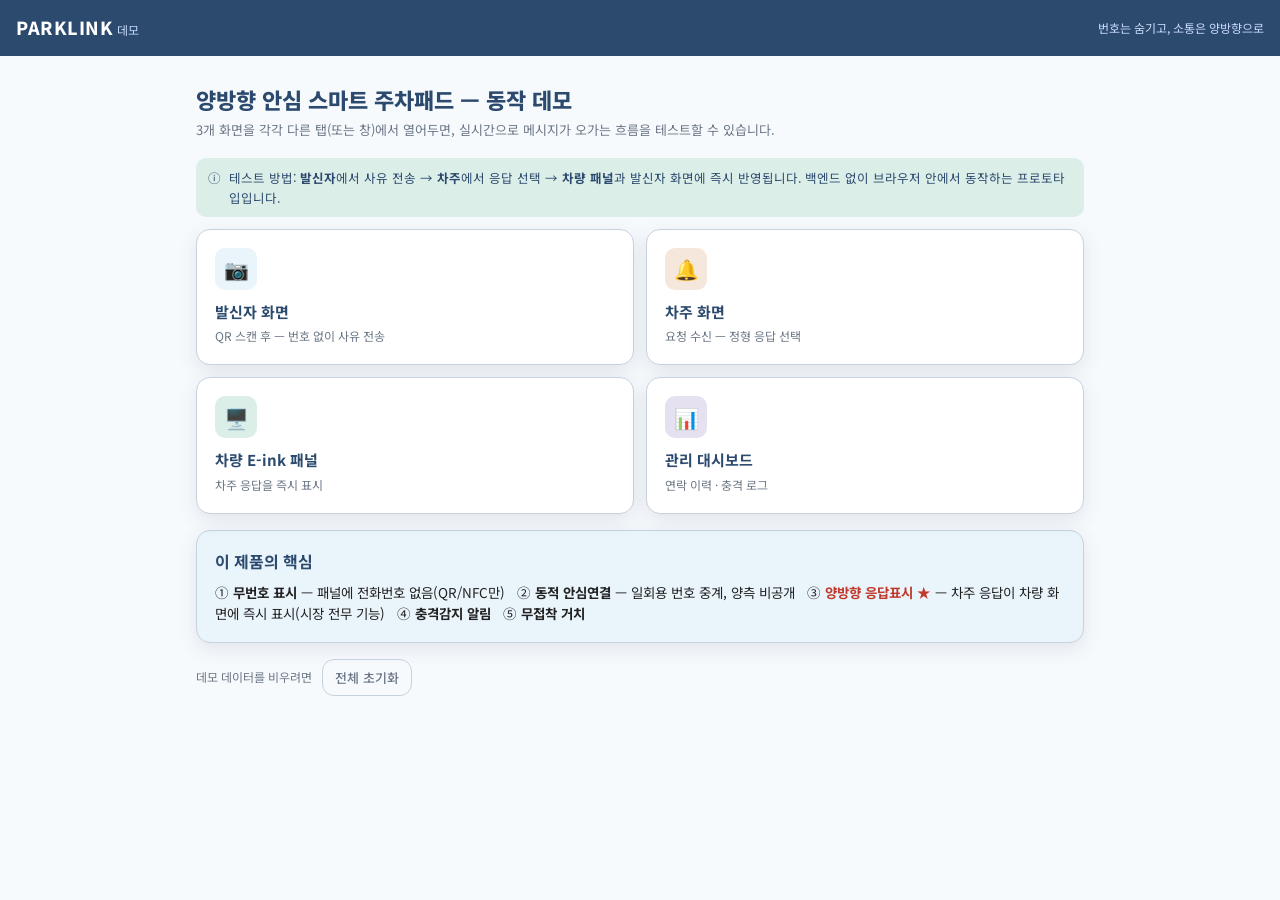
==== index.html @ 579e7394 "PARKLINK 동작 데모" ====
<!DOCTYPE html>
<html lang="ko">
<head>
<meta charset="UTF-8">
<meta name="viewport" content="width=device-width, initial-scale=1.0">
<title>PARKLINK · 양방향 안심 스마트 주차패드 (데모)</title>
<link rel="preconnect" href="https://fonts.googleapis.com">
<link href="https://fonts.googleapis.com/css2?family=Noto+Sans+KR:wght@400;500;700;800&display=swap" rel="stylesheet">
<link rel="stylesheet" href="css/style.css">
</head>
<body>
<div class="topbar">
  <div><span class="brand">PARKLINK</span> <span class="sub">데모</span></div>
  <span class="sub">번호는 숨기고, 소통은 양방향으로</span>
</div>

<div class="wrap">
  <h1>양방향 안심 스마트 주차패드 — 동작 데모</h1>
  <p class="lead">3개 화면을 각각 다른 탭(또는 창)에서 열어두면, 실시간으로 메시지가 오가는 흐름을 테스트할 수 있습니다.</p>

  <div class="note">
    <span>ⓘ</span>
    <span>테스트 방법: <b>발신자</b>에서 사유 전송 → <b>차주</b>에서 응답 선택 → <b>차량 패널</b>과 발신자 화면에 즉시 반영됩니다. 백엔드 없이 브라우저 안에서 동작하는 프로토타입입니다.</span>
  </div>

  <div class="hub">
    <a href="sender.html">
      <div class="ico" style="background:var(--ice);color:var(--blue)">📷</div>
      <b>발신자 화면</b>
      <small>QR 스캔 후 — 번호 없이 사유 전송</small>
    </a>
    <a href="owner.html">
      <div class="ico" style="background:var(--peach);color:var(--red)">🔔</div>
      <b>차주 화면</b>
      <small>요청 수신 — 정형 응답 선택</small>
    </a>
    <a href="panel.html" target="_blank">
      <div class="ico" style="background:var(--mint);color:var(--navy)">🖥️</div>
      <b>차량 E-ink 패널</b>
      <small>차주 응답을 즉시 표시</small>
    </a>
    <a href="dashboard.html">
      <div class="ico" style="background:var(--lav);color:var(--navy)">📊</div>
      <b>관리 대시보드</b>
      <small>연락 이력 · 충격 로그</small>
    </a>
  </div>

  <div class="card tint mt16">
    <h2>이 제품의 핵심</h2>
    <p style="font-size:13.5px">① <b>무번호 표시</b> — 패널에 전화번호 없음(QR/NFC만) &nbsp; ② <b>동적 안심연결</b> — 일회용 번호 중계, 양측 비공개 &nbsp; ③ <b style="color:var(--red)">양방향 응답표시 ★</b> — 차주 응답이 차량 화면에 즉시 표시(시장 전무 기능) &nbsp; ④ <b>충격감지 알림</b> &nbsp; ⑤ <b>무접착 거치</b></p>
  </div>

  <div class="row mt16">
    <span class="muted">데모 데이터를 비우려면</span>
    <button class="btn btn-ghost" id="resetBtn">전체 초기화</button>
  </div>
</div>

<script src="js/common.js"></script>
<script src="js/index.js"></script>
</body>
</html>
---- css/style.css ----
/* PARKLINK - 공통 스타일 (파스텔 테마 / 원색 금지 / 본문 검정·강조 파랑·빨강) */
:root{
  --navy:#2C4A6E; --blue:#2E5C9A; --red:#C0392B; --ink:#222222; --gray:#6B7685;
  --bg:#F7FAFD; --ice:#EAF4FB; --tint:#D6E4F0; --mint:#DCEEE8; --peach:#F6E7DC;
  --lav:#E6E1F0; --line:#C7D2DF; --white:#FFFFFF; --panel:#F3F1EA;
  --radius:14px; --shadow:0 6px 20px rgba(28,43,68,.10);
}
*{box-sizing:border-box;margin:0;padding:0}
html,body{height:100%}
body{
  font-family:"Noto Sans KR",-apple-system,"Apple SD Gothic Neo","Malgun Gothic",sans-serif;
  font-size:15px; color:var(--ink); background:var(--bg); line-height:1.55;
  -webkit-font-smoothing:antialiased;
}
a{color:inherit;text-decoration:none}
.wrap{max-width:920px;margin:0 auto;padding:20px 16px 60px}
.wrap-narrow{max-width:520px;margin:0 auto;padding:18px 16px 50px}

/* 상단 바 */
.topbar{display:flex;align-items:center;justify-content:space-between;
  padding:14px 16px;background:var(--navy);color:#fff}
.topbar .brand{font-weight:800;font-size:18px;letter-spacing:.5px}
.topbar .sub{font-size:12px;color:#CADCFC}
.topbar a.home{font-size:12px;color:#CADCFC;border:1px solid #4A6388;
  padding:4px 10px;border-radius:8px}

/* 헤딩 */
h1{font-size:22px;font-weight:800;color:var(--navy);margin:6px 0 4px}
h2{font-size:16px;font-weight:700;color:var(--navy);margin:0 0 8px}
.lead{font-size:13px;color:var(--gray);margin-bottom:18px}

/* 카드 */
.card{background:var(--white);border:1px solid var(--line);border-radius:var(--radius);
  padding:18px;box-shadow:var(--shadow);margin-bottom:14px}
.card.tint{background:var(--ice)}
.card.mint{background:var(--mint)}
.card.flat{box-shadow:none}

/* 칩/배지 */
.badge{display:inline-block;font-size:11px;font-weight:700;padding:3px 9px;border-radius:20px}
.badge.urgent{background:#F7E2DF;color:var(--red)}
.badge.normal{background:var(--ice);color:var(--blue)}
.badge.low{background:#EDEFF2;color:var(--gray)}

/* 버튼 */
.btn{display:inline-flex;align-items:center;justify-content:center;gap:6px;
  font-family:inherit;font-size:15px;font-weight:700;cursor:pointer;
  border:none;border-radius:12px;padding:14px 16px;width:100%;transition:.15s}
.btn-primary{background:var(--blue);color:#fff}
.btn-primary:hover{background:#27518a}
.btn-outline{background:#fff;color:var(--navy);border:1.5px solid var(--line)}
.btn-outline:hover{border-color:var(--blue)}
.btn-danger{background:#fff;color:var(--red);border:1.5px solid #E6C3BE}
.btn-ghost{background:transparent;color:var(--gray);border:1px solid var(--line);
  font-size:13px;font-weight:500;padding:8px 12px;width:auto}
.btn-sm{padding:9px 12px;font-size:13px;width:auto}
.btn:disabled{opacity:.5;cursor:default}

/* 사유 선택 그리드 */
.reasons{display:grid;gap:10px}
.reason{display:flex;align-items:center;gap:12px;background:#fff;
  border:1.5px solid var(--line);border-radius:12px;padding:14px;cursor:pointer;transition:.15s}
.reason:hover{border-color:var(--blue);background:var(--ice)}
.reason .dot{width:34px;height:34px;border-radius:50%;flex:0 0 auto;
  display:flex;align-items:center;justify-content:center;font-weight:800;color:#fff;font-size:15px}
.reason .dot.u{background:var(--red)} .reason .dot.n{background:var(--blue)} .reason .dot.l{background:var(--gray)}
.reason .txt{flex:1}
.reason .txt b{display:block;color:var(--ink);font-size:15px}
.reason .txt small{color:var(--gray);font-size:12px}

/* 알림/요청 항목 */
.req{border:1px solid var(--line);border-radius:12px;padding:14px;margin-bottom:10px;background:#fff}
.req .head{display:flex;align-items:center;justify-content:space-between;margin-bottom:6px}
.req .title{font-weight:700;color:var(--ink)}
.req .meta{font-size:12px;color:var(--gray);margin-bottom:10px}
.req.answered{background:var(--ice);opacity:.85}
.req .answer{font-size:13px;color:var(--blue);font-weight:700;margin-top:8px}

/* 빠른응답 버튼 */
.replies{display:grid;grid-template-columns:1fr 1fr;gap:8px;margin-top:8px}
.replies .btn{padding:11px;font-size:13px}
.replies .btn.full{grid-column:1 / -1}

/* 안내 라인 */
.note{display:flex;gap:8px;align-items:flex-start;background:var(--mint);
  border-radius:10px;padding:10px 12px;font-size:12.5px;color:var(--navy);margin-bottom:12px}
.note.warn{background:#F7E2DF;color:var(--red)}

/* 통계 */
.stats{display:grid;grid-template-columns:repeat(4,1fr);gap:10px;margin-bottom:14px}
.stat{background:#fff;border:1px solid var(--line);border-radius:12px;padding:12px;text-align:center}
.stat b{display:block;font-size:24px;color:var(--blue);font-weight:800}
.stat span{font-size:11px;color:var(--gray)}

/* 테이블 */
table{width:100%;border-collapse:collapse;font-size:13px}
th,td{text-align:left;padding:9px 8px;border-bottom:1px solid var(--line)}
th{color:var(--navy);background:var(--tint);font-weight:700}
tr:nth-child(even) td{background:var(--ice)}

/* 허브 카드 그리드 */
.hub{display:grid;grid-template-columns:1fr 1fr;gap:12px}
.hub a{display:block;background:#fff;border:1px solid var(--line);border-radius:var(--radius);
  padding:18px;box-shadow:var(--shadow);transition:.15s}
.hub a:hover{transform:translateY(-2px);border-color:var(--blue)}
.hub .ico{width:42px;height:42px;border-radius:10px;display:flex;align-items:center;
  justify-content:center;font-size:20px;margin-bottom:10px}
.hub b{display:block;color:var(--navy);font-size:15px}
.hub small{color:var(--gray);font-size:12px}

/* E-ink 패널 */
.panel-screen{min-height:100vh;background:#3A4252;display:flex;align-items:center;justify-content:center;padding:18px}
.eink{width:100%;max-width:560px;background:var(--panel);border-radius:22px;
  border:14px solid #2b3340;padding:26px 24px;box-shadow:0 18px 50px rgba(0,0,0,.35)}
.eink .topline{display:flex;align-items:center;justify-content:space-between;
  color:var(--navy);font-weight:700;font-size:15px;margin-bottom:18px}
.eink .topline .live{width:10px;height:10px;border-radius:50%;background:#7FB7A6}
.eink .qr{width:170px;height:170px;margin:6px auto 14px;display:block}
.eink .standby{text-align:center;color:var(--gray);font-size:13px}
.eink .resp{border:2.5px solid var(--blue);border-radius:14px;padding:18px;text-align:center;background:#fff}
.eink .resp .lbl{font-size:13px;color:var(--gray)}
.eink .resp .msg{font-size:30px;font-weight:800;color:var(--blue);margin-top:4px}
.eink .resp .why{font-size:13px;color:var(--gray);margin-top:8px}
.eink .footer{margin-top:16px;text-align:center;font-size:11px;color:#9AA6B5}

.muted{color:var(--gray);font-size:12px}
.center{text-align:center}
.mt8{margin-top:8px}.mt16{margin-top:16px}.mb8{margin-bottom:8px}
hr{border:none;border-top:1px solid var(--line);margin:14px 0}
.row{display:flex;gap:10px;align-items:center}
.spacer{flex:1}

@media(max-width:520px){
  .stats{grid-template-columns:1fr 1fr}
  .hub{grid-template-columns:1fr}
}
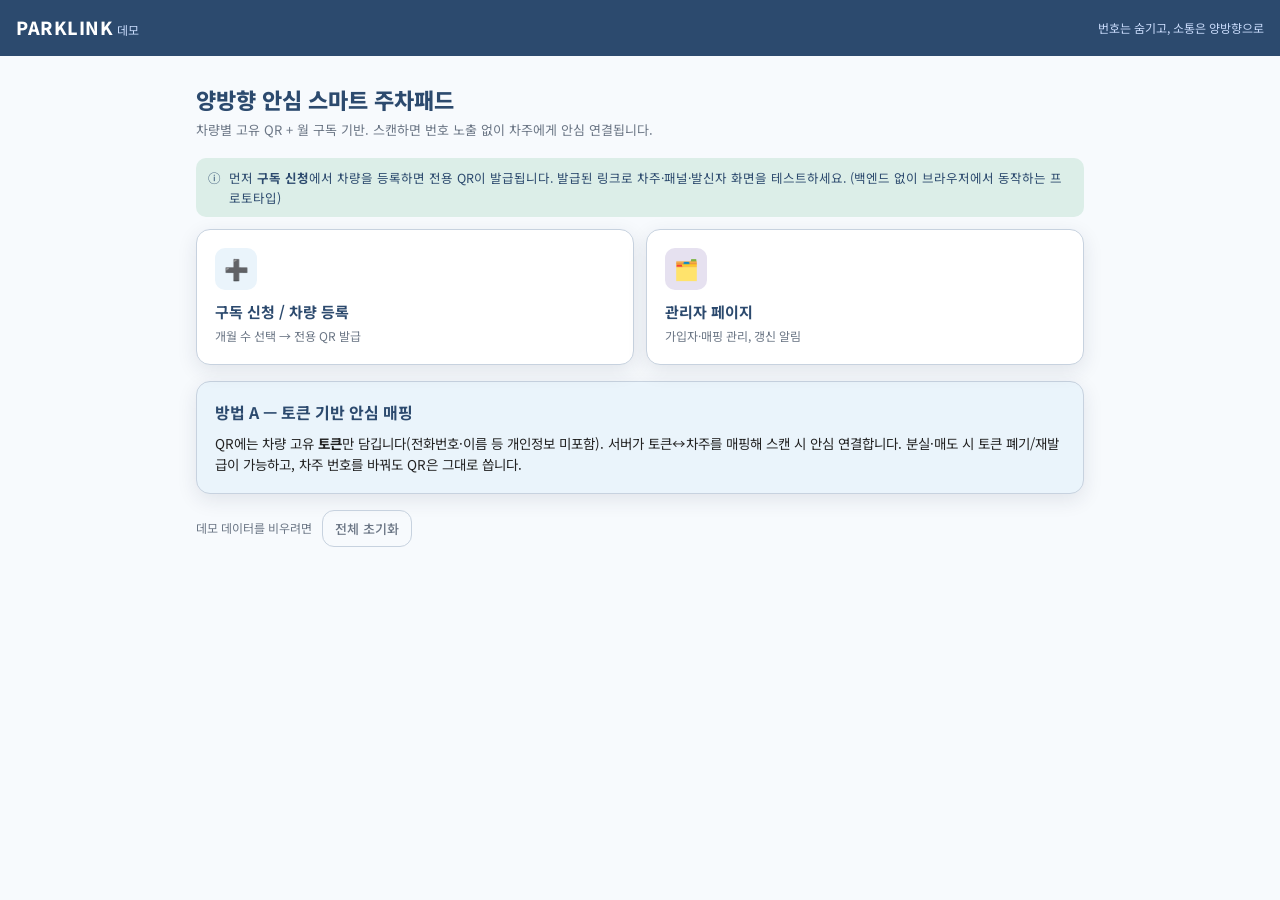
==== commit 9a845bab: "전면 개편: 토큰 매핑+월 구독+관리자" ====
--- a/index.html
+++ b/index.html
@@ -3,7 +3,7 @@
 <head>
 <meta charset="UTF-8">
 <meta name="viewport" content="width=device-width, initial-scale=1.0">
-<title>PARKLINK · 양방향 안심 스마트 주차패드 (데모)</title>
+<title>PARKLINK · 양방향 안심 스마트 주차패드</title>
 <link rel="preconnect" href="https://fonts.googleapis.com">
 <link href="https://fonts.googleapis.com/css2?family=Noto+Sans+KR:wght@400;500;700;800&display=swap" rel="stylesheet">
 <link rel="stylesheet" href="css/style.css">
@@ -15,40 +15,30 @@
 </div>
 
 <div class="wrap">
-  <h1>양방향 안심 스마트 주차패드 — 동작 데모</h1>
-  <p class="lead">3개 화면을 각각 다른 탭(또는 창)에서 열어두면, 실시간으로 메시지가 오가는 흐름을 테스트할 수 있습니다.</p>
+  <h1>양방향 안심 스마트 주차패드</h1>
+  <p class="lead">차량별 고유 QR + 월 구독 기반. 스캔하면 번호 노출 없이 차주에게 안심 연결됩니다.</p>
 
   <div class="note">
     <span>ⓘ</span>
-    <span>테스트 방법: <b>발신자</b>에서 사유 전송 → <b>차주</b>에서 응답 선택 → <b>차량 패널</b>과 발신자 화면에 즉시 반영됩니다. 백엔드 없이 브라우저 안에서 동작하는 프로토타입입니다.</span>
+    <span>먼저 <b>구독 신청</b>에서 차량을 등록하면 전용 QR이 발급됩니다. 발급된 링크로 차주·패널·발신자 화면을 테스트하세요. (백엔드 없이 브라우저에서 동작하는 프로토타입)</span>
   </div>
 
   <div class="hub">
-    <a href="sender.html">
-      <div class="ico" style="background:var(--ice);color:var(--blue)">📷</div>
-      <b>발신자 화면</b>
-      <small>QR 스캔 후 — 번호 없이 사유 전송</small>
+    <a href="subscribe.html">
+      <div class="ico" style="background:var(--ice);color:var(--blue)">➕</div>
+      <b>구독 신청 / 차량 등록</b>
+      <small>개월 수 선택 → 전용 QR 발급</small>
     </a>
-    <a href="owner.html">
-      <div class="ico" style="background:var(--peach);color:var(--red)">🔔</div>
-      <b>차주 화면</b>
-      <small>요청 수신 — 정형 응답 선택</small>
-    </a>
-    <a href="panel.html" target="_blank">
-      <div class="ico" style="background:var(--mint);color:var(--navy)">🖥️</div>
-      <b>차량 E-ink 패널</b>
-      <small>차주 응답을 즉시 표시</small>
-    </a>
-    <a href="dashboard.html">
-      <div class="ico" style="background:var(--lav);color:var(--navy)">📊</div>
-      <b>관리 대시보드</b>
-      <small>연락 이력 · 충격 로그</small>
+    <a href="admin.html">
+      <div class="ico" style="background:var(--lav);color:var(--navy)">🗂️</div>
+      <b>관리자 페이지</b>
+      <small>가입자·매핑 관리, 갱신 알림</small>
     </a>
   </div>
 
   <div class="card tint mt16">
-    <h2>이 제품의 핵심</h2>
-    <p style="font-size:13.5px">① <b>무번호 표시</b> — 패널에 전화번호 없음(QR/NFC만) &nbsp; ② <b>동적 안심연결</b> — 일회용 번호 중계, 양측 비공개 &nbsp; ③ <b style="color:var(--red)">양방향 응답표시 ★</b> — 차주 응답이 차량 화면에 즉시 표시(시장 전무 기능) &nbsp; ④ <b>충격감지 알림</b> &nbsp; ⑤ <b>무접착 거치</b></p>
+    <h2>방법 A — 토큰 기반 안심 매핑</h2>
+    <p style="font-size:13.5px">QR에는 차량 고유 <b>토큰</b>만 담깁니다(전화번호·이름 등 개인정보 미포함). 서버가 토큰↔차주를 매핑해 스캔 시 안심 연결합니다. 분실·매도 시 토큰 폐기/재발급이 가능하고, 차주 번호를 바꿔도 QR은 그대로 씁니다.</p>
   </div>
 
   <div class="row mt16">
@@ -57,6 +47,7 @@
   </div>
 </div>
 
+<script src="js/qrcode.min.js"></script>
 <script src="js/common.js"></script>
 <script src="js/index.js"></script>
 </body>
--- a/css/style.css
+++ b/css/style.css
@@ -124,6 +124,12 @@
 .eink .footer{margin-top:16px;text-align:center;font-size:11px;color:#9AA6B5}
 
 .muted{color:var(--gray);font-size:12px}
+
+/* 입력창 */
+input[type=text],input[type=tel]{font-family:inherit;font-size:15px;padding:11px 12px;
+  border:1.5px solid var(--line);border-radius:10px;width:100%;color:var(--ink);background:#fff}
+input[type=text]:focus,input[type=tel]:focus{outline:none;border-color:var(--blue)}
+.row .grow{flex:1}
 .center{text-align:center}
 .mt8{margin-top:8px}.mt16{margin-top:16px}.mb8{margin-bottom:8px}
 hr{border:none;border-top:1px solid var(--line);margin:14px 0}
@@ -134,3 +140,34 @@
   .stats{grid-template-columns:1fr 1fr}
   .hub{grid-template-columns:1fr}
 }
+
+/* ===== v2: 구독·관리자·QR ===== */
+.badge.ok{background:var(--mint);color:#2C6E54}
+.banner{display:flex;gap:10px;align-items:flex-start;border-radius:12px;padding:12px 14px;margin-bottom:14px;font-size:13px}
+.banner.renew{background:var(--peach);color:#9A5A1E}
+.banner.expired{background:#F7E2DF;color:var(--red)}
+.banner b{color:inherit}
+.kv{display:grid;grid-template-columns:auto 1fr;gap:4px 14px;font-size:13px;margin:6px 0}
+.kv dt{color:var(--gray)} .kv dd{color:var(--ink);font-weight:500}
+.qrwrap{width:200px;margin:4px auto 10px}
+.qrwrap svg{width:100%;height:auto;display:block}
+.eink .qrwrap{width:170px;margin:6px auto 12px}
+.copybox{display:flex;gap:8px;align-items:center;background:#fff;border:1px solid var(--line);
+  border-radius:10px;padding:8px 10px;font-size:12px;color:var(--gray);word-break:break-all}
+.copybox .grow{flex:1}
+.linkrow{display:flex;flex-wrap:wrap;gap:8px;margin-top:8px}
+.linkrow a{font-size:12.5px;color:var(--blue);font-weight:700;border:1px solid var(--line);
+  border-radius:8px;padding:7px 11px;background:#fff}
+.linkrow a:hover{border-color:var(--blue)}
+.tokenpill{font-family:Consolas,monospace;font-weight:700;color:var(--navy);
+  background:var(--tint);border-radius:6px;padding:2px 8px;font-size:12.5px}
+.admin-actions{display:flex;flex-wrap:wrap;gap:6px}
+.admin-actions button{font-size:11.5px;padding:6px 9px;width:auto}
+td .muted{font-size:11px}
+.field{margin-bottom:14px}
+.field label{display:block;font-size:13px;font-weight:700;color:var(--navy);margin-bottom:6px}
+.field .hint{font-size:11.5px;color:var(--gray);margin-top:4px}
+.notfound{text-align:center;padding:40px 16px;color:var(--gray)}
+.notfound .big{font-size:40px;margin-bottom:8px}
+table.admin td,table.admin th{font-size:12.5px;padding:8px 7px;vertical-align:middle}
+.right{text-align:right}
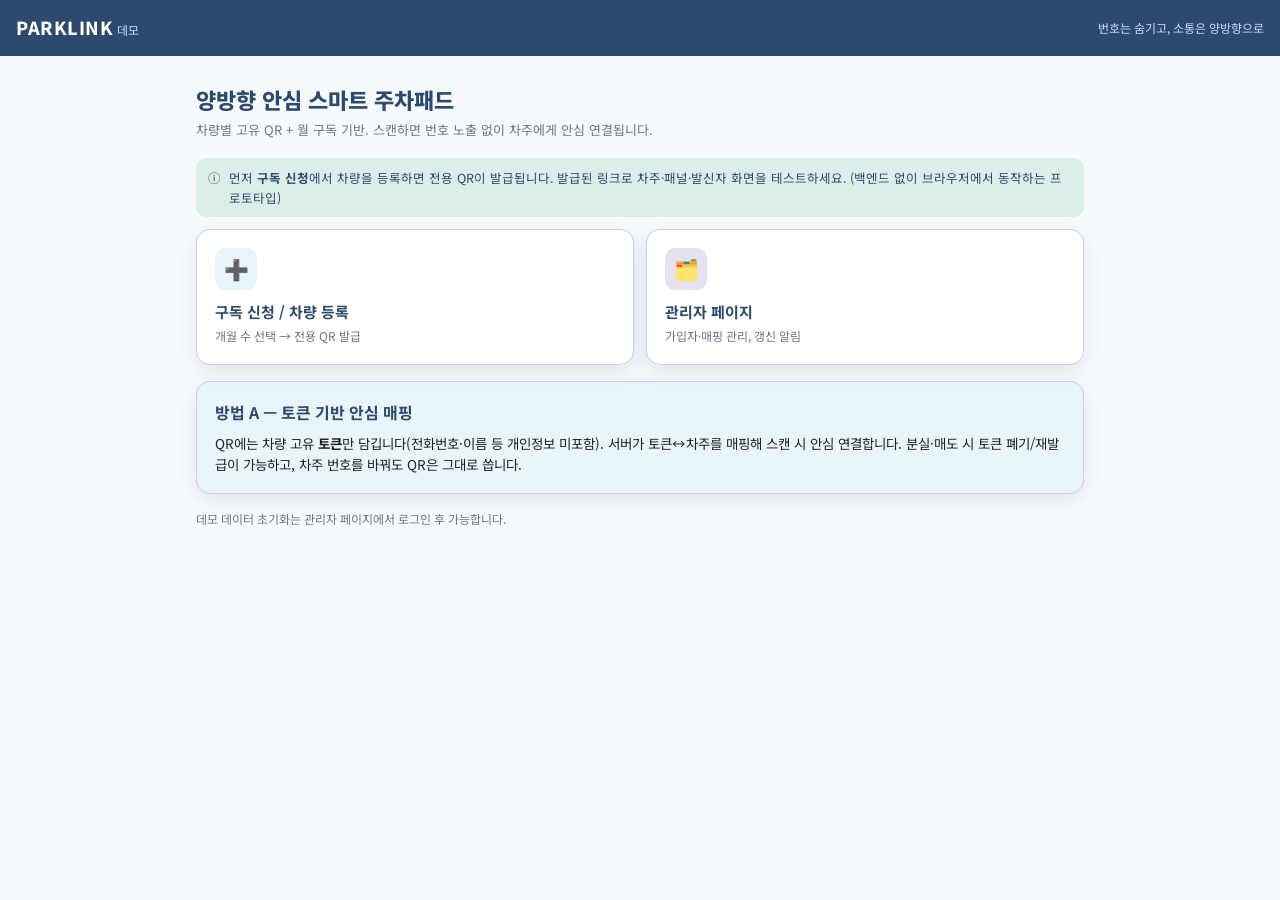
==== commit 3f73188a: "security: 관리자 PIN+Auth 게이트, vehicles RPC 전환, 폴링 가시성 정지" ====
--- a/index.html
+++ b/index.html
@@ -7,6 +7,12 @@
 <link rel="preconnect" href="https://fonts.googleapis.com">
 <link href="https://fonts.googleapis.com/css2?family=Noto+Sans+KR:wght@400;500;700;800&display=swap" rel="stylesheet">
 <link rel="stylesheet" href="css/style.css">
+<link rel="manifest" href="manifest.webmanifest">
+<meta name="theme-color" content="#365C89">
+<meta name="apple-mobile-web-app-capable" content="yes">
+<meta name="apple-mobile-web-app-status-bar-style" content="default">
+<meta name="apple-mobile-web-app-title" content="PARKLINK">
+<link rel="apple-touch-icon" href="apple-touch-icon.png">
 </head>
 <body>
 <div class="topbar">
@@ -42,8 +48,7 @@
   </div>
 
   <div class="row mt16">
-    <span class="muted">데모 데이터를 비우려면</span>
-    <button class="btn btn-ghost" id="resetBtn">전체 초기화</button>
+    <span class="muted">데모 데이터 초기화는 <a href="admin.html">관리자 페이지</a>에서 로그인 후 가능합니다.</span>
   </div>
 </div>
 
--- a/css/style.css
+++ b/css/style.css
@@ -171,3 +171,63 @@
 .notfound .big{font-size:40px;margin-bottom:8px}
 table.admin td,table.admin th{font-size:12.5px;padding:8px 7px;vertical-align:middle}
 .right{text-align:right}
+
+/* ===== 차주 알림(1단계): 화면 점멸 ===== */
+#flashOverlay{position:fixed;inset:0;background:var(--blue);opacity:0;pointer-events:none;z-index:9999}
+#flashOverlay.on{animation:plFlash .5s ease 3}
+@keyframes plFlash{0%,100%{opacity:0}50%{opacity:.22}}
+.req.fresh{animation:plPulse 1.6s ease 2}
+@keyframes plPulse{0%,100%{box-shadow:0 0 0 0 rgba(54,92,137,0)}50%{box-shadow:0 0 0 4px rgba(54,92,137,.18)}}
+
+/* ===== 알림 토글 스위치 ===== */
+.switch{position:relative;display:inline-block;width:48px;height:28px;flex:0 0 auto}
+.switch input{opacity:0;width:0;height:0}
+.slider{position:absolute;cursor:pointer;inset:0;background:var(--line);border-radius:28px;transition:.2s}
+.slider:before{content:"";position:absolute;height:22px;width:22px;left:3px;top:3px;background:#fff;border-radius:50%;transition:.2s;box-shadow:0 1px 2px rgba(0,0,0,.2)}
+.switch input:checked + .slider{background:var(--blue)}
+.switch input:checked + .slider:before{transform:translateX(20px)}
+.switch input:disabled + .slider{opacity:.5;cursor:default}
+
+/* ===== AI 음성 어시스턴트 ===== */
+#pa-fab{position:fixed;right:18px;bottom:18px;z-index:9998;display:flex;flex-direction:column;align-items:center;justify-content:center;gap:1px;
+  width:62px;height:62px;border-radius:50%;border:none;cursor:pointer;color:#fff;
+  background:linear-gradient(135deg,#4a7ab5,var(--navy));
+  box-shadow:0 6px 18px rgba(54,92,137,.45);
+  animation:paFloat 3s ease-in-out infinite}
+#pa-fab::before,#pa-fab::after{content:"";position:absolute;inset:0;border-radius:50%;
+  border:2px solid rgba(74,122,181,.55);pointer-events:none;animation:paRing 2.4s ease-out infinite}
+#pa-fab::after{animation-delay:1.2s}
+#pa-fab:hover{transform:translateY(-2px) scale(1.05)}
+#pa-fab .ai{font-size:17px;font-weight:800;line-height:1;animation:paGlow 2s ease-in-out infinite}
+#pa-fab .lbl{font-size:10px;opacity:.9}
+#pa-fab.hide{display:none}
+@keyframes paFloat{0%,100%{transform:translateY(0)}50%{transform:translateY(-5px)}}
+@keyframes paRing{0%{transform:scale(1);opacity:.7}100%{transform:scale(1.8);opacity:0}}
+@keyframes paGlow{0%,100%{text-shadow:0 0 0 rgba(255,255,255,0)}50%{text-shadow:0 0 10px rgba(255,255,255,.9)}}
+@media(prefers-reduced-motion:reduce){#pa-fab,#pa-fab::before,#pa-fab::after,#pa-fab .ai{animation:none}}
+#pa-panel{position:fixed;right:18px;bottom:18px;z-index:9999;width:min(340px,calc(100vw - 36px));
+  background:#fff;border:1px solid var(--line);border-radius:16px;box-shadow:0 10px 30px rgba(0,0,0,.18);
+  padding:14px;display:none}
+#pa-panel.open{display:block}
+.pa-head{display:flex;align-items:center;justify-content:space-between;margin-bottom:8px}
+.pa-head b{color:var(--navy);font-size:15px}
+.pa-x{border:none;background:none;font-size:15px;color:var(--gray);cursor:pointer;padding:4px}
+.pa-status{font-size:13.5px;color:var(--ink);background:var(--tint);border-radius:10px;padding:10px 12px;min-height:20px}
+.pa-heard{font-size:14px;color:var(--blue);font-weight:600;margin:8px 2px 0;min-height:18px}
+.pa-help{font-size:12.5px;color:var(--gray);background:var(--ice);border-radius:10px;padding:10px 12px;margin-top:8px;white-space:pre-line;line-height:1.5}
+.pa-btns{display:flex;flex-wrap:wrap;gap:6px;margin-top:10px}
+.pa-btns .btn{width:auto;flex:0 0 auto;font-size:12.5px;padding:8px 12px}
+.pa-btns #pa-talk{flex:1 1 100%}
+
+/* ===== 토스트 메시지 ===== */
+.pk-toast{position:fixed;left:50%;top:24px;transform:translate(-50%,-16px);
+  background:#365C89;color:#fff;padding:12px 20px;border-radius:10px;font-size:14px;font-weight:600;
+  box-shadow:0 8px 24px rgba(0,0,0,.22);z-index:10000;opacity:0;pointer-events:none;
+  transition:opacity .25s ease, transform .25s ease;white-space:nowrap;max-width:90vw}
+.pk-toast.err{background:#c0392b}
+.pk-toast.show{opacity:1;transform:translate(-50%,0);pointer-events:auto}
+
+/* ===== 관리자 차주번호 인라인 편집 ===== */
+.phone-edit{width:128px;max-width:128px;padding:6px 8px;font-size:13px;border:1px solid var(--line);border-radius:8px;color:var(--ink);background:#fff}
+.phone-edit:focus{outline:none;border-color:var(--navy)}
+.btn-xs{padding:6px 10px;font-size:12px;margin-left:4px;width:auto}
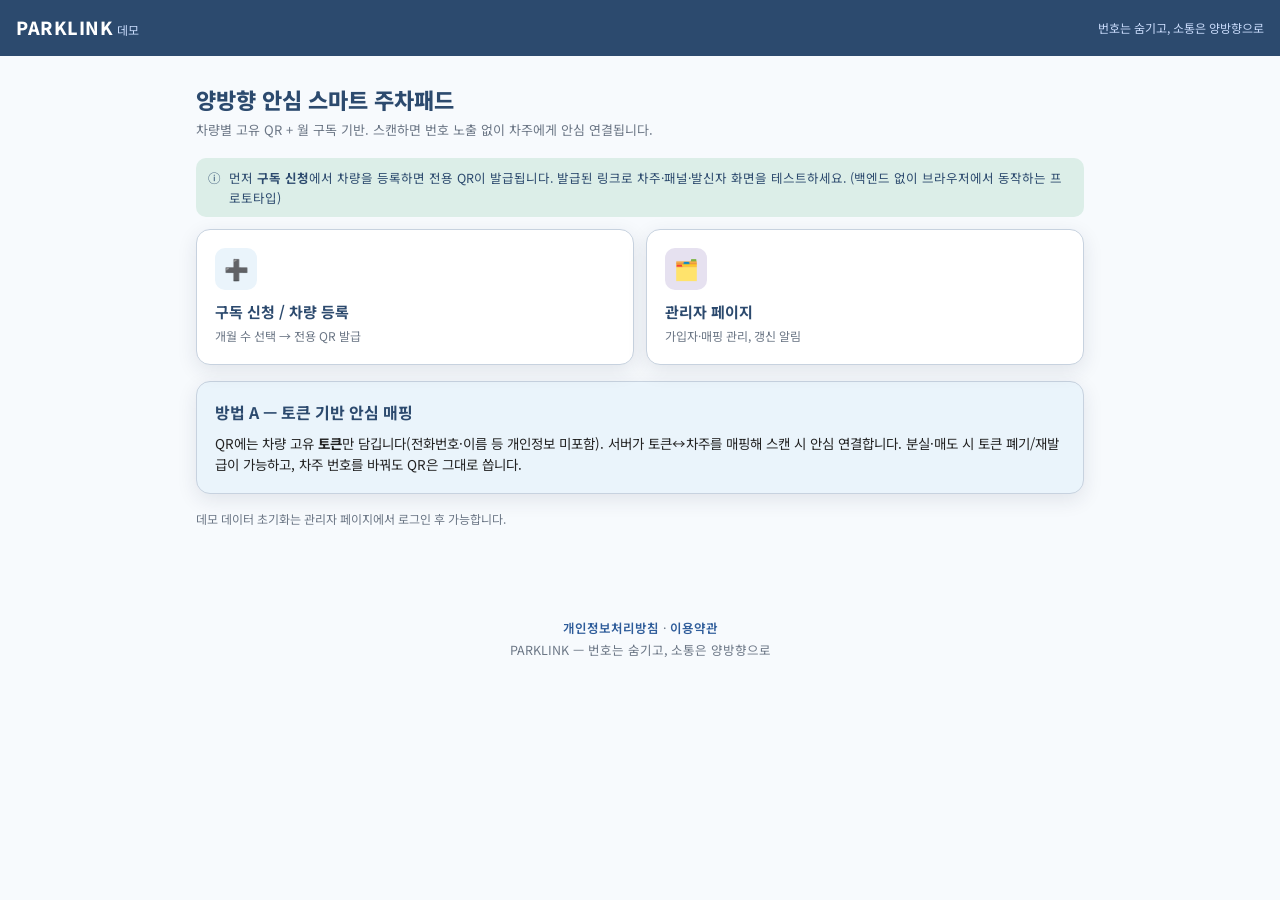
==== commit 6aca5fa6: "feat: 개인정보처리방침·이용약관 페이지 + 차주 등록 동의 플로우(DB 기록)" ====
--- a/index.html
+++ b/index.html
@@ -55,5 +55,9 @@
 <script src="js/qrcode.min.js"></script>
 <script src="js/common.js"></script>
 <script src="js/index.js"></script>
+<footer class="site-footer">
+  <a href="privacy.html">개인정보처리방침</a> · <a href="terms.html">이용약관</a><br>
+  PARKLINK — 번호는 숨기고, 소통은 양방향으로
+</footer>
 </body>
 </html>
--- a/css/style.css
+++ b/css/style.css
@@ -231,3 +231,47 @@
 .phone-edit{width:128px;max-width:128px;padding:6px 8px;font-size:13px;border:1px solid var(--line);border-radius:8px;color:var(--ink);background:#fff}
 .phone-edit:focus{outline:none;border-color:var(--navy)}
 .btn-xs{padding:6px 10px;font-size:12px;margin-left:4px;width:auto}
+
+/* ===== owner 재구성: 컴팩트 + 새 레이아웃 ===== */
+.owner-lead{margin-bottom:12px}
+.owner-card{padding:13px 15px;margin-bottom:10px}
+.onoff{font-size:13px;font-weight:600;color:var(--gray)}
+#notifToggle:checked ~ #lblOn,
+.notif-on #lblOn{color:var(--blue)}
+.subhead{display:flex;align-items:center;justify-content:space-between;gap:8px;margin-bottom:10px}
+.subhead h2{margin:0}
+.subhead-token .sk{font-size:12px;color:var(--gray);margin-right:4px}
+.subgrid{display:flex;gap:16px;flex-wrap:wrap;font-size:13.5px;color:var(--ink)}
+.subgrid .sk{color:var(--gray);margin-right:4px}
+.sm{font-size:12px}
+h2.sec{margin:8px 0 8px}
+.btn.full{width:100%}
+#historyToggle #histArrow{margin-left:4px;font-size:11px}
+#historyList .req{margin-bottom:8px}
+
+/* ===== 발신자: 회신 대기 안내 모달·배너 ===== */
+.so-overlay{position:fixed;inset:0;background:rgba(28,40,62,.45);display:flex;align-items:center;justify-content:center;z-index:1200;padding:20px}
+.so-card{background:var(--white);border-radius:16px;max-width:340px;width:100%;padding:24px 20px;box-shadow:0 14px 44px rgba(0,0,0,.22);text-align:center}
+.so-card .ic{font-size:34px;line-height:1}
+.so-card h3{margin:10px 0 8px;color:var(--navy);font-size:19px}
+.so-card p{color:var(--ink);font-size:14px;line-height:1.65;margin:0 0 18px}
+.keep-banner{display:flex;align-items:center;gap:9px;background:var(--ice);border:1px solid #BAD0EA;color:var(--blue);border-radius:10px;padding:11px 13px;font-size:13.5px;line-height:1.5;margin-bottom:10px}
+.keep-banner b{color:var(--navy)}
+.keep-banner .blink{animation:kbpulse 1.2s ease-in-out infinite;font-size:16px}
+@keyframes kbpulse{0%,100%{opacity:1}50%{opacity:.3}}
+
+/* ===== 동의 체크박스 / 법률 페이지 / 푸터 ===== */
+.consent-box{margin:14px 0 16px;padding:12px 14px;background:var(--ice);border:1px solid #D3E2F1;border-radius:10px}
+.consent{display:flex;align-items:flex-start;gap:9px;font-size:14px;color:var(--ink);line-height:1.5;margin-bottom:8px;cursor:pointer}
+.consent:last-of-type{margin-bottom:6px}
+.consent input{margin-top:2px;width:17px;height:17px;flex:none;accent-color:var(--blue)}
+.consent a{color:var(--blue);font-weight:600;text-decoration:underline}
+.legal h2{font-size:17px;color:var(--navy);margin:18px 0 8px}
+.legal h2:first-child{margin-top:4px}
+.legal p{font-size:14px;line-height:1.7;color:var(--ink);margin:0 0 8px}
+.legal ul{margin:0 0 10px;padding-left:20px}
+.legal li{font-size:14px;line-height:1.7;color:var(--ink);margin-bottom:4px}
+.legal b{color:var(--navy)}
+.site-footer{margin:28px auto 18px;text-align:center;font-size:12.5px;color:var(--gray);line-height:1.8}
+.site-footer a{color:var(--blue);text-decoration:none;font-weight:600}
+.site-footer a:hover{text-decoration:underline}
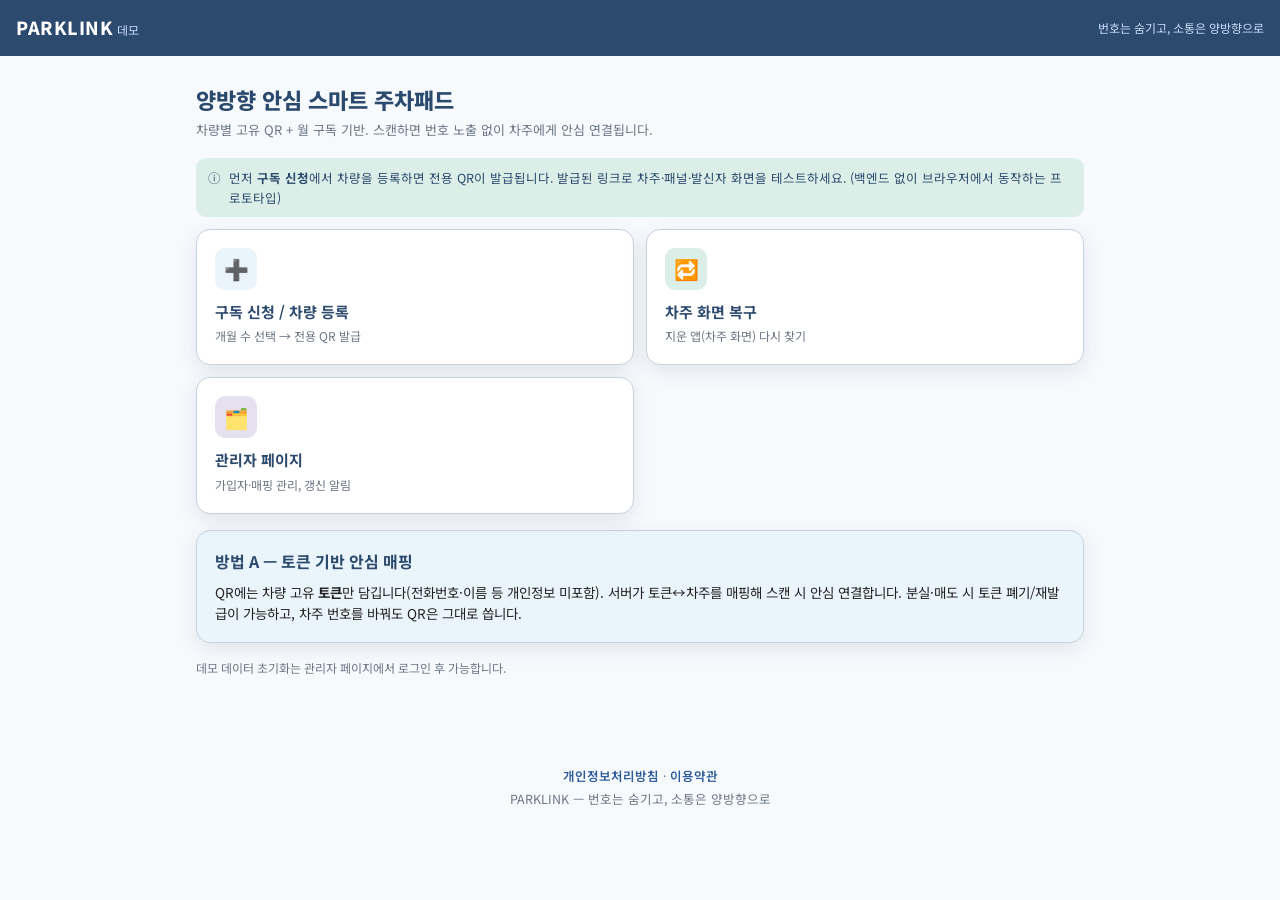
==== commit b571e72e: "feat: 차주 화면 자가복구(recover) Phase1 + 메인 진입점 추가" ====
--- a/index.html
+++ b/index.html
@@ -35,6 +35,11 @@
       <b>구독 신청 / 차량 등록</b>
       <small>개월 수 선택 → 전용 QR 발급</small>
     </a>
+    <a href="recover.html">
+      <div class="ico" style="background:var(--mint);color:var(--navy)">🔁</div>
+      <b>차주 화면 복구</b>
+      <small>지운 앱(차주 화면) 다시 찾기</small>
+    </a>
     <a href="admin.html">
       <div class="ico" style="background:var(--lav);color:var(--navy)">🗂️</div>
       <b>관리자 페이지</b>
--- a/css/style.css
+++ b/css/style.css
@@ -275,3 +275,106 @@
 .site-footer{margin:28px auto 18px;text-align:center;font-size:12.5px;color:var(--gray);line-height:1.8}
 .site-footer a{color:var(--blue);text-decoration:none;font-weight:600}
 .site-footer a:hover{text-decoration:underline}
+
+/* ===== 관리자 에러 로그 ===== */
+.errrow{padding:10px 12px;border:1px solid #EDF1F6;border-radius:9px;margin-bottom:8px;background:#FCFDFF}
+.errrow b{color:var(--red);font-size:13.5px;word-break:break-all}
+.errrow .meta{font-size:12px;margin-top:3px}
+.errstack{margin:8px 0 0;padding:8px 10px;background:#F5F7FA;border-radius:7px;font-size:11.5px;line-height:1.5;color:#475569;white-space:pre-wrap;word-break:break-all;max-height:140px;overflow:auto}
+
+/* ===== 구독 신청 관리 ===== */
+.subrow{padding:11px 13px;border:1px solid #EDF1F6;border-radius:9px;margin-bottom:9px;background:#FCFDFF}
+.subrow.pending{border-color:#D3E2F1;background:var(--ice)}
+.subrow .meta{font-size:12.5px;margin-top:4px}
+.sub-badge{font-size:11px;font-weight:700;padding:2px 8px;border-radius:999px;margin-left:6px}
+.sub-badge.ok{background:#E3F3EA;color:#1E7A46}
+.sub-badge.ng{background:#FBE3E3;color:var(--red)}
+.sub-badge.wait{background:#E5EEF8;color:var(--blue)}
+
+/* ===== 관리자 대시보드 모바일 최적화 (≤640px) ===== */
+@media (max-width: 640px) {
+  .wrap { padding: 16px 12px 56px; }
+  /* 통계 2x2 */
+  .stats { grid-template-columns: 1fr 1fr; gap: 8px; }
+  .stat b { font-size: 22px; }
+
+  /* 가입자 목록: 테이블 → 카드 */
+  .card.flat { overflow-x: visible !important; padding: 0; background: transparent; border: none; }
+  table.admin, table.admin tbody, table.admin tr, table.admin td { display: block; width: 100%; }
+  table.admin thead { display: none; }
+  table.admin tr {
+    background: #fff; border: 1px solid var(--line); border-radius: 12px;
+    padding: 12px 14px; margin-bottom: 10px;
+  }
+  table.admin td {
+    padding: 6px 0; border: none; font-size: 13.5px;
+    display: flex; justify-content: space-between; align-items: center; gap: 12px; text-align: right;
+  }
+  table.admin td::before {
+    content: attr(data-label); font-size: 11.5px; font-weight: 700; color: var(--gray);
+    flex: 0 0 auto; text-align: left;
+  }
+  /* 차량명·차주번호·관리: 라벨 위 + 전체폭 블록 */
+  table.admin td[data-label="차량"],
+  table.admin td[data-label="차주번호"],
+  table.admin td[data-label="관리"] { display: block; text-align: left; }
+  table.admin td[data-label="차량"]::before,
+  table.admin td[data-label="차주번호"]::before,
+  table.admin td[data-label="관리"]::before { display: block; margin-bottom: 6px; }
+  table.admin td[data-label="차량"] { padding-top: 2px; }
+  table.admin td[data-label="차량"] b { font-size: 16px; }
+  /* 구분선: 관리 칸 위 */
+  table.admin td[data-label="관리"] { border-top: 1px solid var(--line); margin-top: 6px; padding-top: 10px; }
+
+  /* 전화번호 입력 전체폭 */
+  .phone-edit { width: 100%; max-width: none; margin-bottom: 8px; }
+  table.admin td[data-label="차주번호"] .btn { width: 100%; }
+
+  /* 액션 버튼: 탭 타깃 확대 */
+  .admin-actions { gap: 8px; }
+  .admin-actions.right { justify-content: flex-start; }
+  .admin-actions button { font-size: 13px; padding: 10px 12px; flex: 1 1 calc(50% - 4px); min-width: 0; }
+  .admin-actions button[data-act="del"] { flex-basis: 100%; }
+
+  /* 구독 신청/에러 로그 카드 내 버튼 줄바꿈 */
+  .subrow .row .btn, #subsRefresh, #errRefresh, #errClear { white-space: nowrap; }
+}
+
+/* ===== 관리자 탭 네비게이션 ===== */
+.tabnav{display:flex;gap:6px;background:#fff;border:1px solid var(--line);border-radius:12px;padding:5px;margin:14px 0 18px;overflow-x:auto}
+.tabbtn{flex:1 1 auto;white-space:nowrap;border:none;background:transparent;color:var(--gray);font-size:14px;font-weight:700;padding:10px 12px;border-radius:9px;cursor:pointer;transition:.15s}
+.tabbtn:hover{background:var(--ice);color:var(--navy)}
+.tabbtn.active{background:var(--navy);color:#fff}
+
+/* 통계 카드(버튼화) */
+.stat{cursor:pointer;border:1px solid var(--line);transition:.15s;font-family:inherit}
+.stat:hover{border-color:var(--blue);background:var(--ice);transform:translateY(-1px)}
+.stat:active{transform:translateY(0)}
+
+/* 가입자목록 조회바 */
+.searchbar{margin-bottom:12px}
+.searchbar .srow{display:flex;gap:8px;align-items:flex-start;flex-wrap:wrap}
+.searchbar select,.searchbar textarea{padding:9px 11px;border:1px solid var(--line);border-radius:9px;font-size:14px;color:var(--ink);background:#fff;font-family:inherit;line-height:1.5}
+.searchbar select{flex:0 0 auto;min-width:130px;height:38px}
+.searchbar textarea{flex:1 1 180px;min-width:140px;resize:none;overflow:hidden;min-height:38px;max-height:120px;display:block}
+.searchbar #fSearch{flex:0 0 auto;height:38px}
+.searchbar select:focus,.searchbar textarea:focus{outline:none;border-color:var(--navy)}
+
+@media (max-width:640px){
+  .tabbtn{font-size:13px;padding:9px 8px}
+  .searchbar .srow{flex-direction:column;align-items:stretch}
+  .searchbar select,.searchbar textarea{width:100%;flex:1 1 auto}
+  .searchbar #fSearch{width:100%}
+}
+
+/* ===== 홈화면 추가 / QR 프린트 안내 ===== */
+.print-tip{background:var(--mint);color:#2C6E54;border-radius:10px;padding:10px 12px;font-size:13.5px;font-weight:600;margin:4px 0 12px;line-height:1.5}
+.modal-overlay{position:fixed;inset:0;background:rgba(30,46,66,.45);display:flex;align-items:center;justify-content:center;z-index:9998;padding:18px}
+.modal-box{width:100%;max-width:420px;max-height:88vh;overflow:auto}
+.steps{margin:0;padding-left:20px;font-size:14px;color:var(--ink);line-height:1.7}
+.steps li{margin-bottom:4px}
+.steps b{color:var(--navy)}
+.addhome-banner{background:var(--ice);border:1px solid #BAD0EA;border-radius:12px;padding:12px 14px;margin-bottom:14px}
+.addhome-banner .ahb-head{display:flex;align-items:center;justify-content:space-between;font-weight:700;color:var(--blue);font-size:14.5px}
+.addhome-banner .ahb-desc{font-size:12.5px;color:var(--gray);margin:4px 0 8px}
+.addhome-banner .ahb-x{background:none;border:none;color:var(--gray);font-size:15px;cursor:pointer;padding:2px 6px;line-height:1}
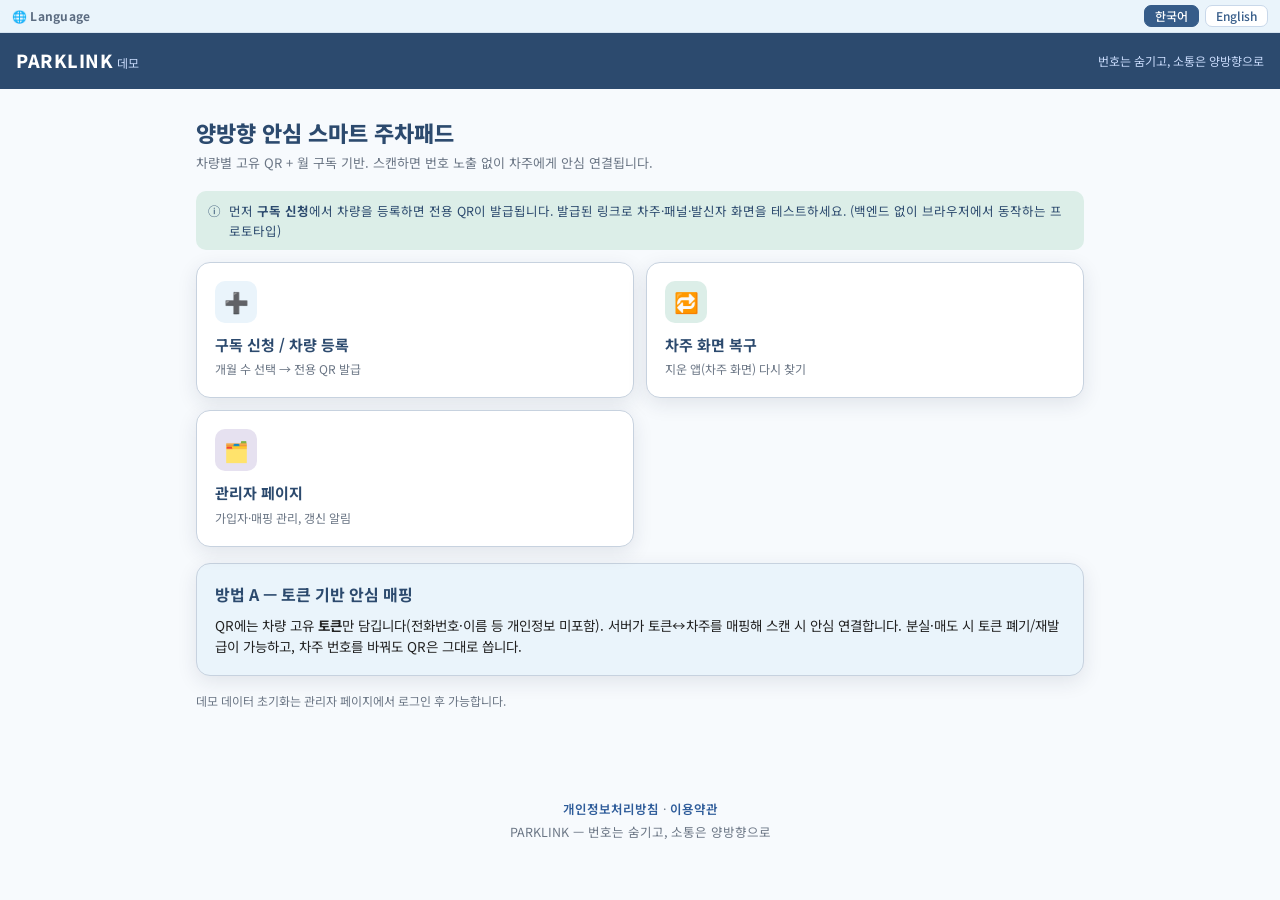
==== commit f55bf9bb: "feat(i18n): 전 페이지 한/영 토글바(최상단 고정) + 영어 번역 적용" ====
--- a/index.html
+++ b/index.html
@@ -58,6 +58,7 @@
 </div>
 
 <script src="js/qrcode.min.js"></script>
+<script src="js/i18n.js"></script>
 <script src="js/common.js"></script>
 <script src="js/index.js"></script>
 <footer class="site-footer">
